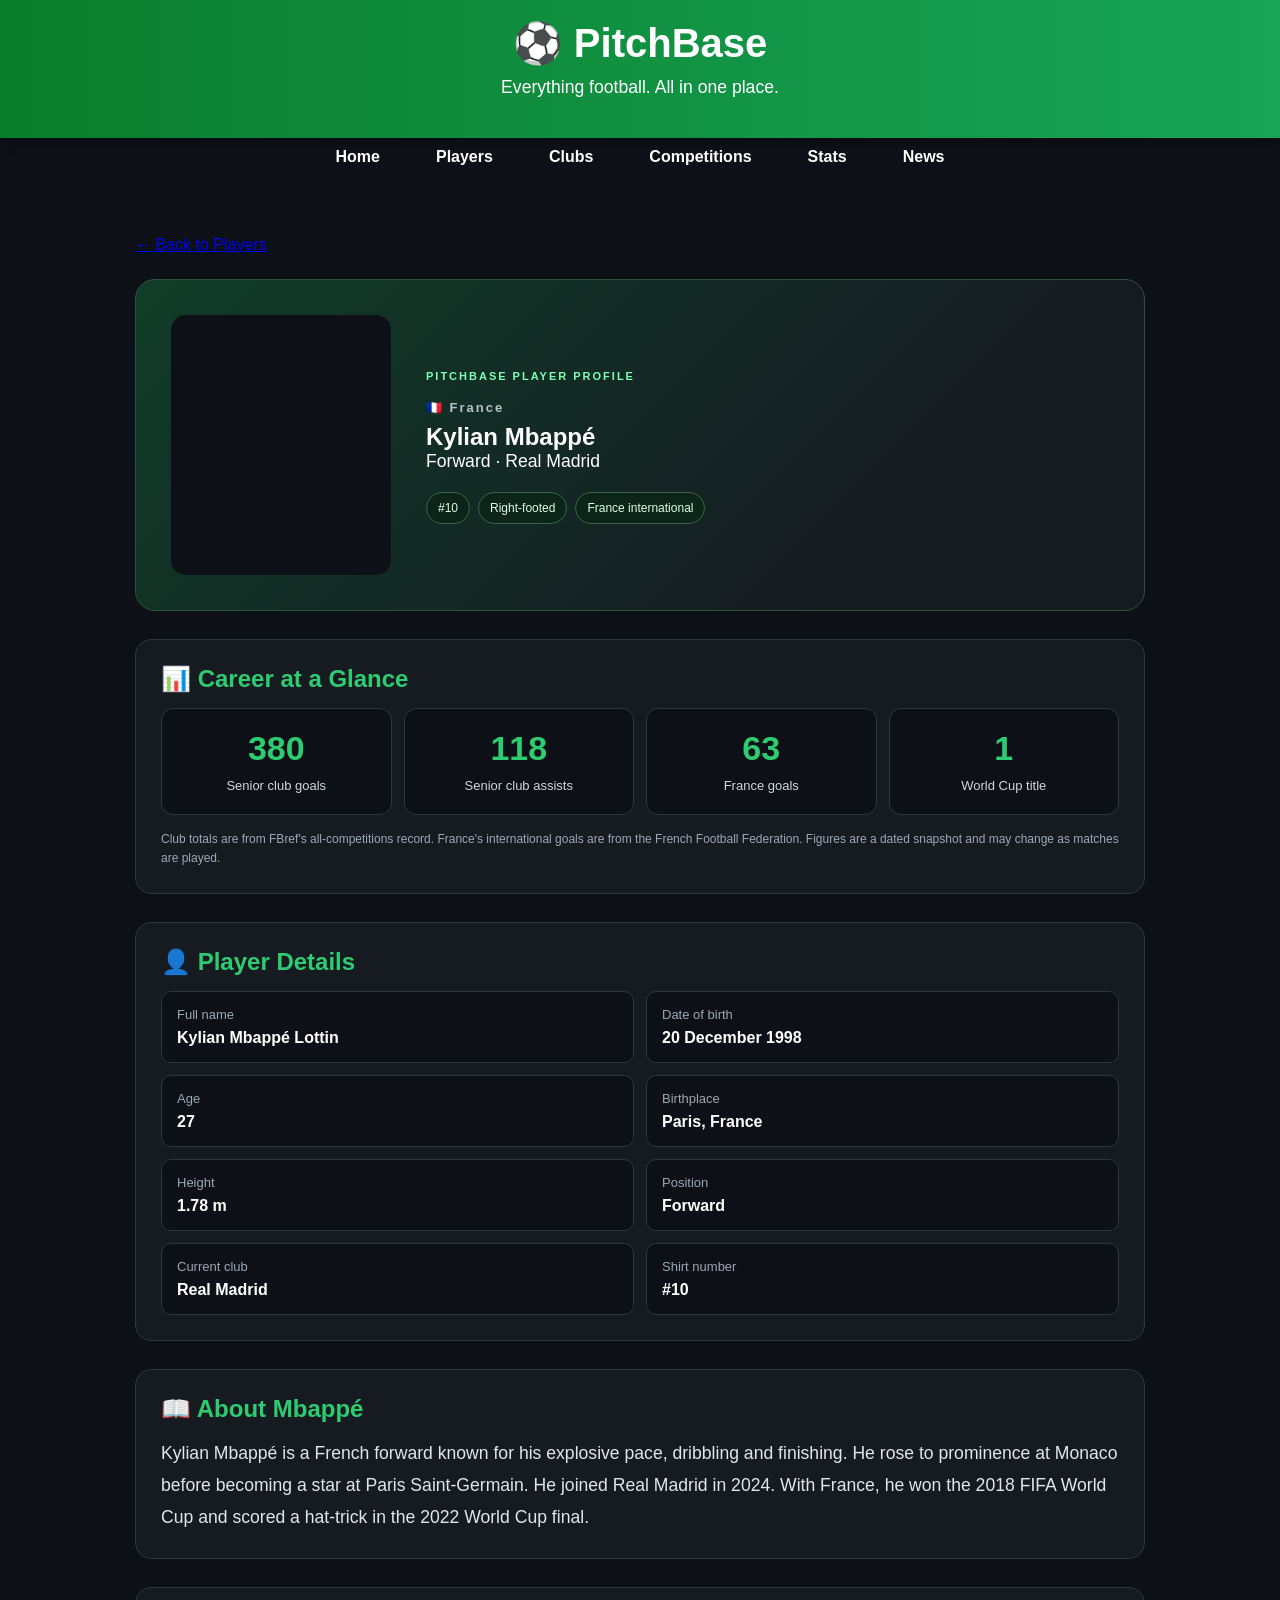
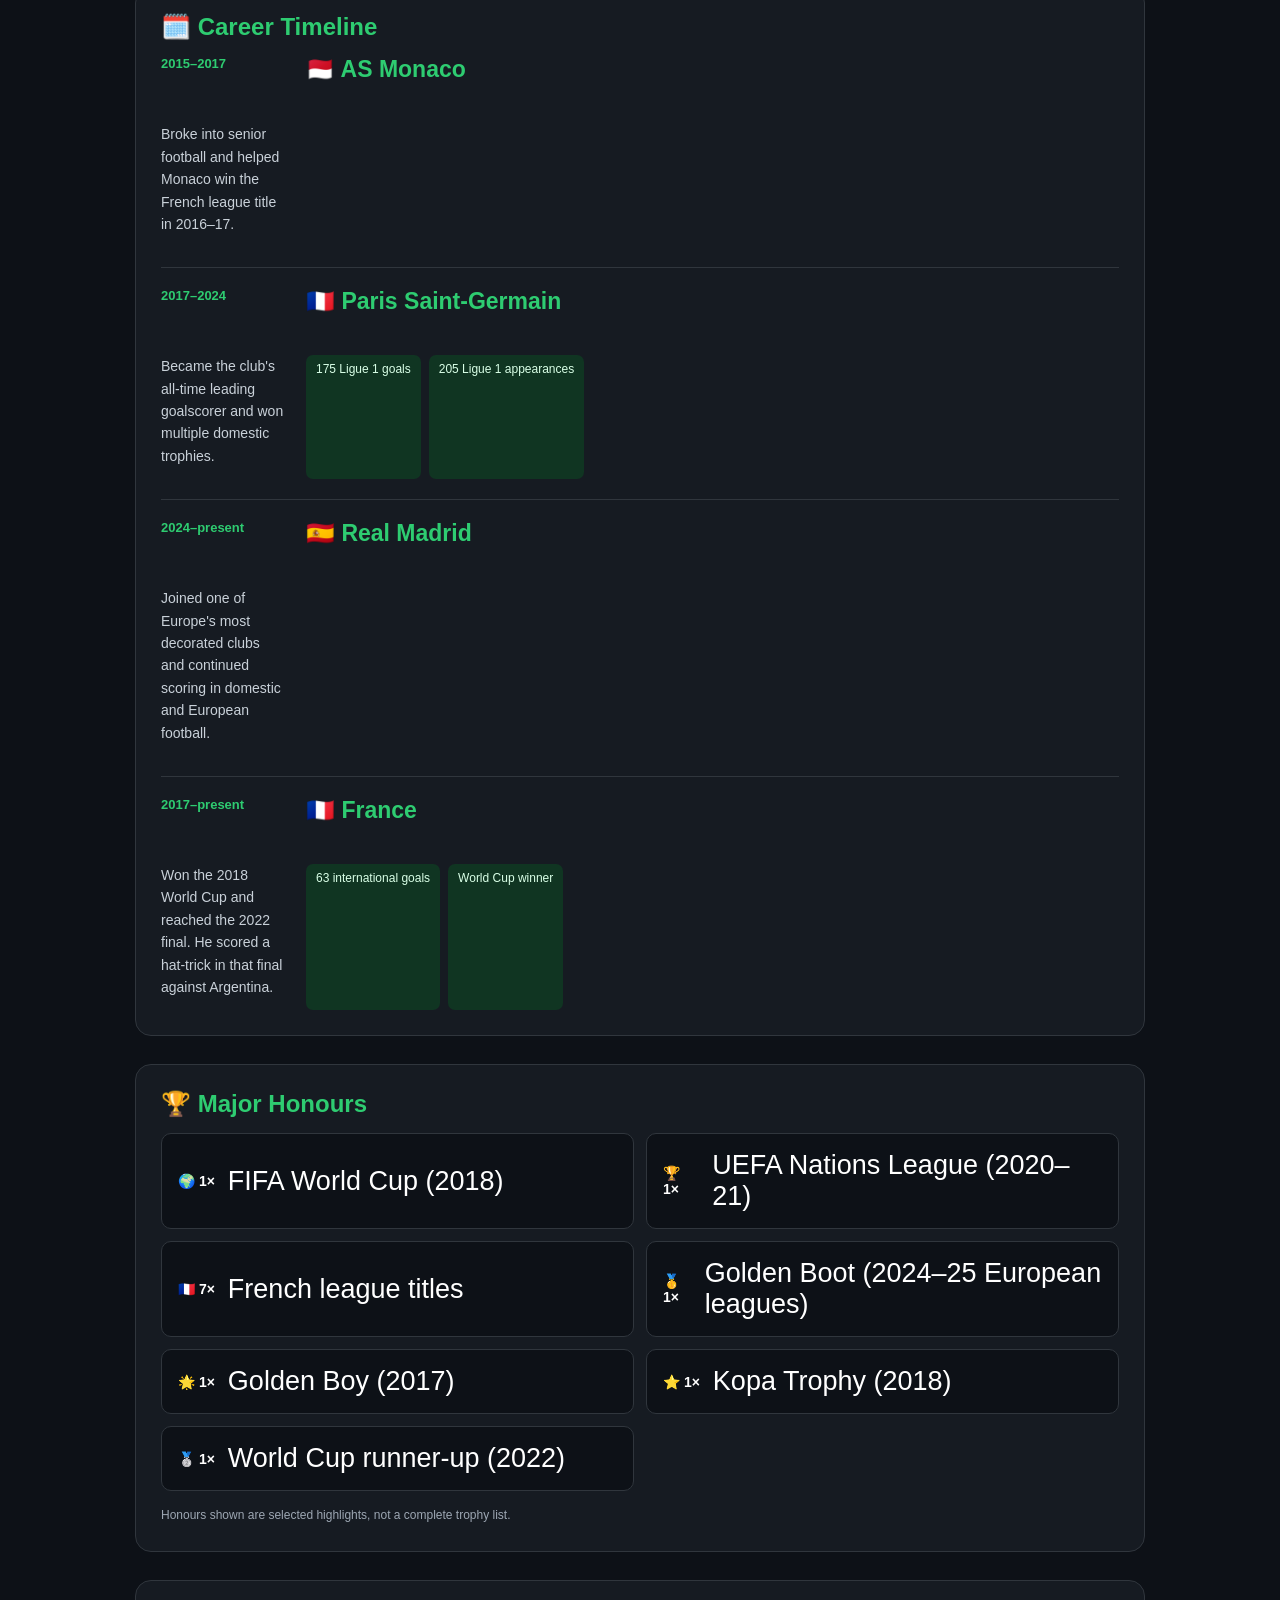
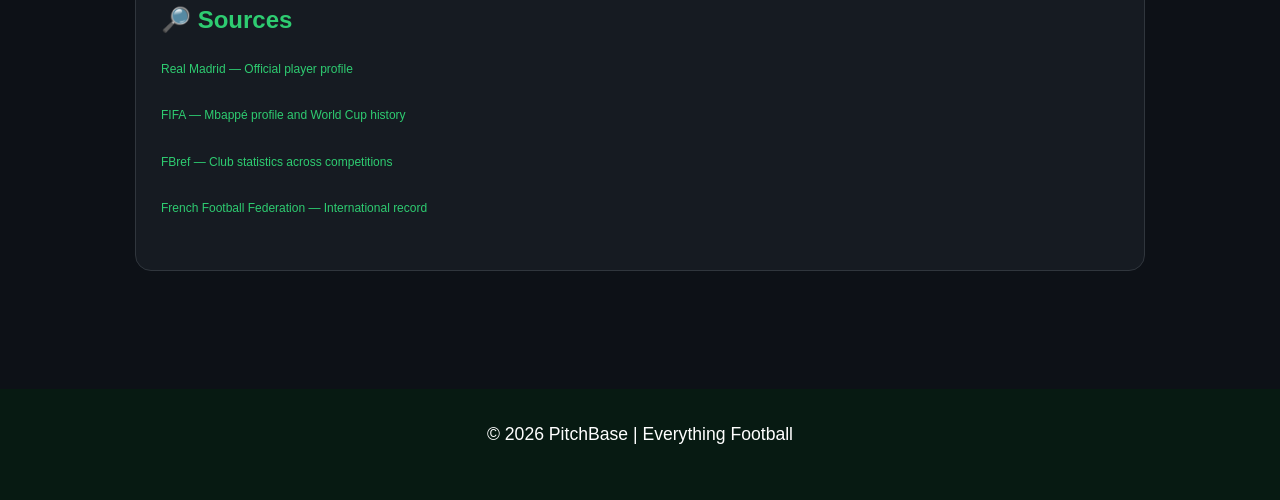
==== mbappe.html @ ca3209f9 "Create mbappe.html" ====
<!DOCTYPE html>
<html lang="en">
<head>
    <meta charset="UTF-8">
    <meta name="viewport" content="width=device-width, initial-scale=1.0">
    <title>Kylian Mbappé | PitchBase</title>
    <link rel="stylesheet" href="style.css">
</head>
<body>

<header>
    <h1>⚽ PitchBase</h1>
    <p>Everything football. All in one place.</p>
</header>

<nav>
    <a href="index.html">Home</a>
    <a href="players.html" class="active">Players</a>
    <a href="clubs.html">Clubs</a>
    <a href="worldcup2026.html">Competitions</a>
    <a href="stats.html">Stats</a>
    <a href="news.html">News</a>
</nav>

<main class="messi-page">

    <a class="back-link" href="players.html">← Back to Players</a>

    <section class="messi-hero">
        <div class="messi-photo-wrap">
            <img
                class="messi-photo"
                src="https://www.realmadrid.com/img/vertical_380px/kylian-mbappe_380x501_20240814045740.jpg"
                alt="Kylian Mbappé, Real Madrid forward"
                onerror="this.style.display='none'">
        </div>

        <div class="messi-hero-info">
            <p class="messi-label">PITCHBASE PLAYER PROFILE</p>
            <p class="messi-country">🇫🇷 France</p>
            <h1>Kylian Mbappé</h1>
            <p>Forward · Real Madrid</p>

            <div class="messi-tags">
                <span>#10</span>
                <span>Right-footed</span>
                <span>France international</span>
            </div>
        </div>
    </section>

    <section class="messi-section">
        <h2>📊 Career at a Glance</h2>

        <div class="messi-stat-grid">
            <div class="messi-stat">
                <strong>380</strong>
                <span>Senior club goals</span>
            </div>
            <div class="messi-stat">
                <strong>118</strong>
                <span>Senior club assists</span>
            </div>
            <div class="messi-stat">
                <strong>63</strong>
                <span>France goals</span>
            </div>
            <div class="messi-stat">
                <strong>1</strong>
                <span>World Cup title</span>
            </div>
        </div>

        <p class="messi-footnote">
            Club totals are from FBref's all-competitions record. France's
            international goals are from the French Football Federation.
            Figures are a dated snapshot and may change as matches are played.
        </p>
    </section>

    <section class="messi-section">
        <h2>👤 Player Details</h2>

        <div class="messi-details-grid">
            <div class="messi-detail">
                <span>Full name</span>
                <strong>Kylian Mbappé Lottin</strong>
            </div>
            <div class="messi-detail">
                <span>Date of birth</span>
                <strong>20 December 1998</strong>
            </div>
            <div class="messi-detail">
                <span>Age</span>
                <strong>27</strong>
            </div>
            <div class="messi-detail">
                <span>Birthplace</span>
                <strong>Paris, France</strong>
            </div>
            <div class="messi-detail">
                <span>Height</span>
                <strong>1.78 m</strong>
            </div>
            <div class="messi-detail">
                <span>Position</span>
                <strong>Forward</strong>
            </div>
            <div class="messi-detail">
                <span>Current club</span>
                <strong>Real Madrid</strong>
            </div>
            <div class="messi-detail">
                <span>Shirt number</span>
                <strong>#10</strong>
            </div>
        </div>
    </section>

    <section class="messi-section">
        <h2>📖 About Mbappé</h2>
        <p class="messi-bio">
            Kylian Mbappé is a French forward known for his explosive pace,
            dribbling and finishing. He rose to prominence at Monaco before
            becoming a star at Paris Saint-Germain. He joined Real Madrid
            in 2024. With France, he won the 2018 FIFA World Cup and scored
            a hat-trick in the 2022 World Cup final.
        </p>
    </section>

    <section class="messi-section">
        <h2>🗓️ Career Timeline</h2>

        <div class="messi-timeline">

            <div class="messi-career-item">
                <span class="messi-years">2015–2017</span>
                <h3>🇲🇨 AS Monaco</h3>
                <p>
                    Broke into senior football and helped Monaco win
                    the French league title in 2016–17.
                </p>
            </div>

            <div class="messi-career-item">
                <span class="messi-years">2017–2024</span>
                <h3>🇫🇷 Paris Saint-Germain</h3>
                <p>
                    Became the club's all-time leading goalscorer and
                    won multiple domestic trophies.
                </p>
                <div class="messi-mini-stats">
                    <span>175 Ligue 1 goals</span>
                    <span>205 Ligue 1 appearances</span>
                </div>
            </div>

            <div class="messi-career-item">
                <span class="messi-years">2024–present</span>
                <h3>🇪🇸 Real Madrid</h3>
                <p>
                    Joined one of Europe's most decorated clubs and
                    continued scoring in domestic and European football.
                </p>
            </div>

            <div class="messi-career-item">
                <span class="messi-years">2017–present</span>
                <h3>🇫🇷 France</h3>
                <p>
                    Won the 2018 World Cup and reached the 2022 final.
                    He scored a hat-trick in that final against Argentina.
                </p>
                <div class="messi-mini-stats">
                    <span>63 international goals</span>
                    <span>World Cup winner</span>
                </div>
            </div>

        </div>
    </section>

    <section class="messi-section">
        <h2>🏆 Major Honours</h2>

        <div class="messi-honours-grid">
            <div class="messi-honour">
                <strong>🌍 1×</strong>
                <span>FIFA World Cup (2018)</span>
            </div>
            <div class="messi-honour">
                <strong>🏆 1×</strong>
                <span>UEFA Nations League (2020–21)</span>
            </div>
            <div class="messi-honour">
                <strong>🇫🇷 7×</strong>
                <span>French league titles</span>
            </div>
            <div class="messi-honour">
                <strong>🥇 1×</strong>
                <span>Golden Boot (2024–25 European leagues)</span>
            </div>
            <div class="messi-honour">
                <strong>🌟 1×</strong>
                <span>Golden Boy (2017)</span>
            </div>
            <div class="messi-honour">
                <strong>⭐ 1×</strong>
                <span>Kopa Trophy (2018)</span>
            </div>
            <div class="messi-honour">
                <strong>🥈 1×</strong>
                <span>World Cup runner-up (2022)</span>
            </div>
        </div>

        <p class="messi-footnote">
            Honours shown are selected highlights, not a complete trophy list.
        </p>
    </section>

    <section class="messi-section">
        <h2>🔎 Sources</h2>

        <p class="messi-source">
            <a href="https://www.realmadrid.com/en-US/football/first-team/players/kylian-mbappe"
               target="_blank" rel="noopener">Real Madrid — Official player profile</a>
        </p>

        <p class="messi-source">
            <a href="https://www.fifa.com/en/articles/kylian-mbappe-france-quotes-records"
               target="_blank" rel="noopener">FIFA — Mbappé profile and World Cup history</a>
        </p>

        <p class="messi-source">
            <a href="https://fbref.com/en/players/42fd9c7f/all_comps/Kylian-Mbappe-Stats---All-Competitions"
               target="_blank" rel="noopener">FBref — Club statistics across competitions</a>
        </p>

        <p class="messi-source">
            <a href="https://www.fff.fr/equipe-nationale/joueur/8566-mbappe-kylian/fiche.html"
               target="_blank" rel="noopener">French Football Federation — International record</a>
        </p>
    </section>

</main>

<footer>
    <p>© 2026 PitchBase | Everything Football</p>
</footer>

</body>
</html>
---- style.css ----
/* Reset */
* {
    margin: 0;
    padding: 0;
    box-sizing: border-box;
}

body {
    font-family: Arial, sans-serif;
    background: #0d1117;
    color: white;
}

/* Header */
header {
    background: linear-gradient(90deg, #0a7d2c, #18a558);
    padding: 20px;
    text-align: center;
    box-shadow: 0 4px 10px rgba(0,0,0,0.4);
}

header h1 {
    font-size: 2.5rem;
    margin-bottom: 10px;
}

/* Navigation */
nav {
    display: flex;
    justify-content: center;
    gap: 20px;
    flex-wrap: wrap;
}

nav a {
    color: white;
    text-decoration: none;
    font-weight: bold;
    padding: 10px 18px;
    border-radius: 8px;
    transition: 0.3s;
}

nav a:hover {
    background: white;
    color: #0a7d2c;
}

/* Main content */
main {
    max-width: 1000px;
    margin: 40px auto;
    padding: 20px;
}

h2 {
    color: #2ecc71;
    margin-bottom: 15px;
}

p {
    font-size: 1.1rem;
    margin-bottom: 20px;
}

/* Button */
button {
    background: #2ecc71;
    color: white;
    border: none;
    padding: 12px 24px;
    font-size: 16px;
    border-radius: 8px;
    cursor: pointer;
    transition: 0.3s;
}

button:hover {
    background: #27ae60;
    transform: scale(1.05);
}
/* ================================
   WORLD CUP 2026
================================ */

.world-cup-hero {
    background: linear-gradient(135deg, #071a12, #0d3825);
    color: white;
    padding: 70px 30px;
    text-align: center;
    border-radius: 0 0 25px 25px;
}

.hero-small {
    color: #7dffb2;
    font-weight: bold;
    letter-spacing: 2px;
}

.world-cup-hero h1 {
    font-size: 50px;
    margin: 10px 0;
}

.world-cup-hero p {
    font-size: 18px;
}


/* CHAMPION */

.world-cup-champion {
    text-align: center;
    background: white;
    margin: 30px auto;
    padding: 30px;
    max-width: 700px;
    border-radius: 20px;
    box-shadow: 0 8px 25px rgba(0,0,0,0.08);
}

.world-cup-champion p:first-child {
    font-size: 13px;
    font-weight: bold;
    letter-spacing: 2px;
    color: #777;
}

.trophy {
    font-size: 55px;
}

.world-cup-champion h2 {
    font-size: 35px;
    margin: 5px;
}

.world-cup-champion span {
    background: #e8f8ee;
    color: #147a3e;
    padding: 6px 12px;
    border-radius: 20px;
    font-size: 13px;
}


/* TABS */

.world-cup-tabs {
    display: flex;
    justify-content: center;
    gap: 10px;
    margin: 30px auto;
    flex-wrap: wrap;
}

.wc-tab {
    border: none;
    padding: 12px 22px;
    border-radius: 25px;
    background: #e9ecef;
    cursor: pointer;
    font-weight: bold;
}

.wc-tab.active {
    background: #137a3f;
    color: white;
}


/* SECTIONS */

.section {
    max-width: 1000px;
    margin: 40px auto;
    padding: 0 20px;
}

.section-title {
    display: flex;
    align-items: center;
    justify-content: space-between;
}

.section-title h2 {
    font-size: 28px;
}




/* MATCH CARDS */

.match-list {
    display: grid;
    gap: 15px;
}

.match-card {
    background: #161b22;
    padding: 20px;
    border-radius: 15px;
    box-shadow: 0 5px 18px rgba(0,0,0,0.07);
}

.round {
    display: block;
    color: #777;
    font-size: 12px;
    font-weight: bold;
    text-transform: uppercase;
    margin-bottom: 12px;
}


.teams {
    display: flex;
    justify-content: space-between;
    align-items: center;
    font-size: 22px;
    color: white;
    gap: 20px;
}


.teams strong {
    font-size: 22px;
}
.match-time {
    color: #777 !important;
    font-size: 13px;
    margin-top: 8px;
}

.teams span {
    font-size: 22px;
    color: white;
}

.final-match {
    font-size: 20px;
}

.extra-time {
    text-align: center;
    color: #777;
    font-size: 13px;
}


/* STATS */

.stats-grid {
    display: grid;
    grid-template-columns: repeat(4, 1fr);
    gap: 15px;
}

.stat {
    background: white;
    padding: 25px;
    text-align: center;
    border-radius: 15px;
}

.stat strong {
    display: block;
    font-size: 32px;
    color: #137a3f;
}

.stat span {
    color: #777;
}


/* FINAL */

.final-card {
    background: linear-gradient(135deg, #071a12, #137a3f);
    color: white;
    padding: 35px;
    border-radius: 20px;
    text-align: center;
}

.final-teams {
    display: flex;
    justify-content: center;
    align-items: center;
    gap: 70px;
    margin: 30px 0;
}

.final-teams div {
    text-align: center;
}

.final-teams span {
    font-size: 45px;
}

.final-teams h3 {
    margin: 5px;
}

.final-teams strong {
    font-size: 40px;
}

.final-teams .vs {
    font-size: 14px;
    opacity: 0.7;
}


/* FOOTER */

footer {
    margin-top: 70px;
    padding: 35px;
    background: #071a12;
    color: white;
    text-align: center;
}


/* MOBILE */

@media (max-width: 700px) {

    .world-cup-hero h1 {
        font-size: 35px;
    }

    .stats-grid {
        grid-template-columns: repeat(2, 1fr);
    }

    .final-teams {
        gap: 25px;
    }

    .teams {
        font-size: 14px;
    }

}

/* CLICKABLE PLAYER NAME LIST */

.player-name-list {
    display: grid;
    gap: 12px;
    max-width: 750px;
    margin: 25px auto;
}

.player-name-link {
    display: flex;
    justify-content: space-between;
    align-items: center;
    padding: 20px;
    background: #161b22;
    color: white;
    text-decoration: none;
    border: 1px solid #30363d;
    border-radius: 12px;
    font-size: 18px;
    font-weight: bold;
    transition: 0.2s;
}

.player-name-link:hover {
    background: #1c3025;
    border-color: #2ecc71;
    transform: translateX(4px);
}

.player-arrow {
    color: #2ecc71;
    font-size: 28px;
}

/* PLAYER PROFILE PAGES */

.player-profile {
    max-width: 850px;
    margin: 30px auto;
    background: #161b22;
    border: 1px solid #30363d;
    border-radius: 16px;
    overflow: hidden;
}

.player-profile-heading {
    display: flex;
    align-items: center;
    gap: 22px;
    padding: 30px;
    background: linear-gradient(135deg, #123d25, #161b22);
    border-bottom: 1px solid #30363d;
}

.player-profile-icon {
    font-size: 65px;
    background: #0d1117;
    border-radius: 50%;
    width: 100px;
    height: 100px;
    display: flex;
    align-items: center;
    justify-content: center;
}

.player-country {
    color: #2ecc71;
    font-size: 12px;
    font-weight: bold;
    letter-spacing: 2px;
    margin-bottom: 8px;
}

.player-profile-heading h2 {
    font-size: 32px;
    margin-bottom: 8px;
}

.player-profile-details {
    padding: 30px;
}

.player-profile-details h3 {
    color: #2ecc71;
    margin: 25px 0 15px;
}

.player-profile-details h3:first-child {
    margin-top: 0;
}

.player-profile-details p {
    line-height: 1.7;
}

.player-info-grid {
    display: grid;
    grid-template-columns: repeat(auto-fit, minmax(150px, 1fr));
    gap: 12px;
    margin-top: 15px;
}

.player-info-box {
    background: #0d1117;
    border: 1px solid #30363d;
    border-radius: 10px;
    padding: 16px;
}

.player-info-box span {
    display: block;
    color: #9da7b3;
    font-size: 13px;
    margin-bottom: 8px;
}

.player-info-box strong {
    color: white;
}

.stats-note {
    color: #9da7b3;
    font-size: 14px;
}

.player-honours {
    padding-left: 22px;
    line-height: 2;
}

main > p a {
    color: #2ecc71;
    text-decoration: none;
}

main > p a:hover {
    text-decoration: underline;
}

@media (max-width: 500px) {
    .player-profile-heading {
        padding: 20px;
        gap: 15px;
    }

    .player-profile-icon {
        width: 70px;
        height: 70px;
        font-size: 45px;
    }

    .player-profile-heading h2 {
        font-size: 25px;
    }

    .player-profile-details {
        padding: 20px;
    }
}


/* WORLD CUP CARD VISIBILITY FIX */

.world-cup-page .match-card,
.world-cup-page .match-card * {
    color: white !important;
}

.world-cup-page .match-card {
    background: #161b22 !important;
    border: 1px solid #30363d;
}

.world-cup-page .match-card .round,
.world-cup-page .match-card .match-time,
.world-cup-page .match-card .extra-time {
    color: #b8c2cc !important;
}

/* FIX WORLD CUP MATCH CARDS */

.match-card {
    background-color: #161b22 !important;
    color: #ffffff !important;
}

.match-card .teams,
.match-card .teams span,
.match-card .teams strong {
    color: #ffffff !important;
}

.match-card .round {
    color: #b8c2cc !important;
}

.match-card .match-time {
    color: #b8c2cc !important;
}

/* PITCHBASE MESSI PROFILE UPGRADE */

.messi-page {
    max-width: 1050px;
}

.messi-hero {
    display: flex;
    align-items: center;
    gap: 35px;
    padding: 35px;
    margin: 25px 0;
    background: linear-gradient(135deg, #103d28, #161b22 75%);
    border: 1px solid #28543b;
    border-radius: 20px;
    overflow: hidden;
}

.messi-photo-wrap {
    flex: 0 0 220px;
    width: 220px;
    height: 260px;
    border-radius: 15px;
    overflow: hidden;
    background: #0d1117;
}

.messi-photo {
    display: block;
    width: 100%;
    height: 100%;
    object-fit: cover;
    object-position: center top;
}

.messi-hero-info {
    min-width: 0;
}

.messi-label {
    display: inline-block;
    color: #7dffb2;
    font-size: 11px;
    font-weight: bold;
    letter-spacing: 2px;
    margin-bottom: 18px;
}

.messi-country {
    color: #b8c2cc;
    font-size: 13px;
    font-weight: bold;
    letter-spacing: 2px;
    margin-bottom: 8px;
}

.messi-hero-info h2 {
    color: white;
    font-size: clamp(30px, 5vw, 48px);
    margin-bottom: 10px;
}

.messi-subtitle {
    color: #d5ded8;
}

.messi-tags {
    display: flex;
    flex-wrap: wrap;
    gap: 8px;
    margin-top: 20px;
}

.messi-tags span {
    padding: 8px 11px;
    border: 1px solid #356447;
    background: #0d2519;
    color: #d9ffe7;
    border-radius: 20px;
    font-size: 12px;
}

.messi-section {
    margin: 28px 0;
    padding: 25px;
    background: #161b22;
    border: 1px solid #30363d;
    border-radius: 16px;
}

.messi-section h3 {
    color: #2ecc71;
    font-size: 23px;
    margin-bottom: 20px;
}

.messi-stat-grid {
    display: grid;
    grid-template-columns: repeat(4, minmax(0, 1fr));
    gap: 12px;
}

.messi-stat {
    min-width: 0;
    padding: 20px 12px;
    text-align: center;
    background: #0d1117;
    border: 1px solid #30363d;
    border-radius: 12px;
}

.messi-stat strong {
    display: block;
    color: #2ecc71;
    font-size: clamp(24px, 4vw, 34px);
    margin-bottom: 8px;
}

.messi-stat span {
    color: #d0d7de;
    font-size: 13px;
}

.messi-footnote {
    color: #9da7b3;
    font-size: 12px;
    line-height: 1.6;
    margin-top: 15px;
    margin-bottom: 0;
}

.messi-details-grid {
    display: grid;
    grid-template-columns: repeat(2, minmax(0, 1fr));
    gap: 12px;
}

.messi-detail {
    padding: 15px;
    background: #0d1117;
    border: 1px solid #30363d;
    border-radius: 10px;
    min-width: 0;
}

.messi-detail span {
    display: block;
    color: #9da7b3;
    font-size: 13px;
    margin-bottom: 7px;
}

.messi-detail strong {
    color: white;
    overflow-wrap: anywhere;
}

.messi-bio {
    color: #e0e6ec;
    line-height: 1.8;
    margin-bottom: 0;
}

.messi-timeline {
    display: grid;
    gap: 0;
}

.messi-career-item {
    display: grid;
    grid-template-columns: 125px minmax(0, 1fr);
    gap: 20px;
    padding: 20px 0;
    border-bottom: 1px solid #30363d;
}

.messi-career-item:first-child {
    padding-top: 0;
}

.messi-career-item:last-child {
    border-bottom: none;
    padding-bottom: 0;
}

.messi-years {
    color: #2ecc71;
    font-size: 13px;
    font-weight: bold;
}

.messi-career-item h4 {
    color: white;
    font-size: 18px;
    margin-bottom: 8px;
}

.messi-career-item p {
    color: #c9d1d9;
    font-size: 14px;
    line-height: 1.6;
    margin-bottom: 12px;
}

.messi-mini-stats {
    display: flex;
    flex-wrap: wrap;
    gap: 8px;
}

.messi-mini-stats span {
    padding: 7px 10px;
    color: #d9ffe7;
    background: #103522;
    border-radius: 7px;
    font-size: 12px;
}

.messi-honours-grid {
    display: grid;
    grid-template-columns: repeat(2, minmax(0, 1fr));
    gap: 12px;
}

.messi-honour {
    display: flex;
    align-items: center;
    gap: 13px;
    padding: 16px;
    background: #0d1117;
    border: 1px solid #30363d;
    border-radius: 10px;
}

.messi-honour > span {
    font-size: 27px;
}

.messi-honour strong {
    color: white;
    font-size: 14px;
}

.messi-honour p {
    color: #9da7b3;
    font-size: 12px;
    margin: 6px 0 0;
}

.messi-source {
    color: #9da7b3;
    font-size: 12px;
    line-height: 1.8;
    margin: 25px 0;
}

.messi-source a,
.back-link a {
    color: #2ecc71;
    text-decoration: none;
}

.messi-source a:hover,
.back-link a:hover {
    text-decoration: underline;
}

.back-link {
    margin-bottom: 15px;
}

/* MOBILE PLAYER PROFILE */

@media (max-width: 650px) {
    .messi-hero {
        flex-direction: column;
        align-items: flex-start;
        padding: 20px;
        gap: 22px;
    }

    .messi-photo-wrap {
        width: 100%;
        height: 260px;
        flex-basis: auto;
    }

    .messi-stat-grid {
        grid-template-columns: repeat(2, minmax(0, 1fr));
    }

    .messi-section {
        padding: 18px;
    }

    .messi-career-item {
        grid-template-columns: 1fr;
        gap: 10px;
    }

    .messi-honours-grid {
        grid-template-columns: 1fr;
    }
}
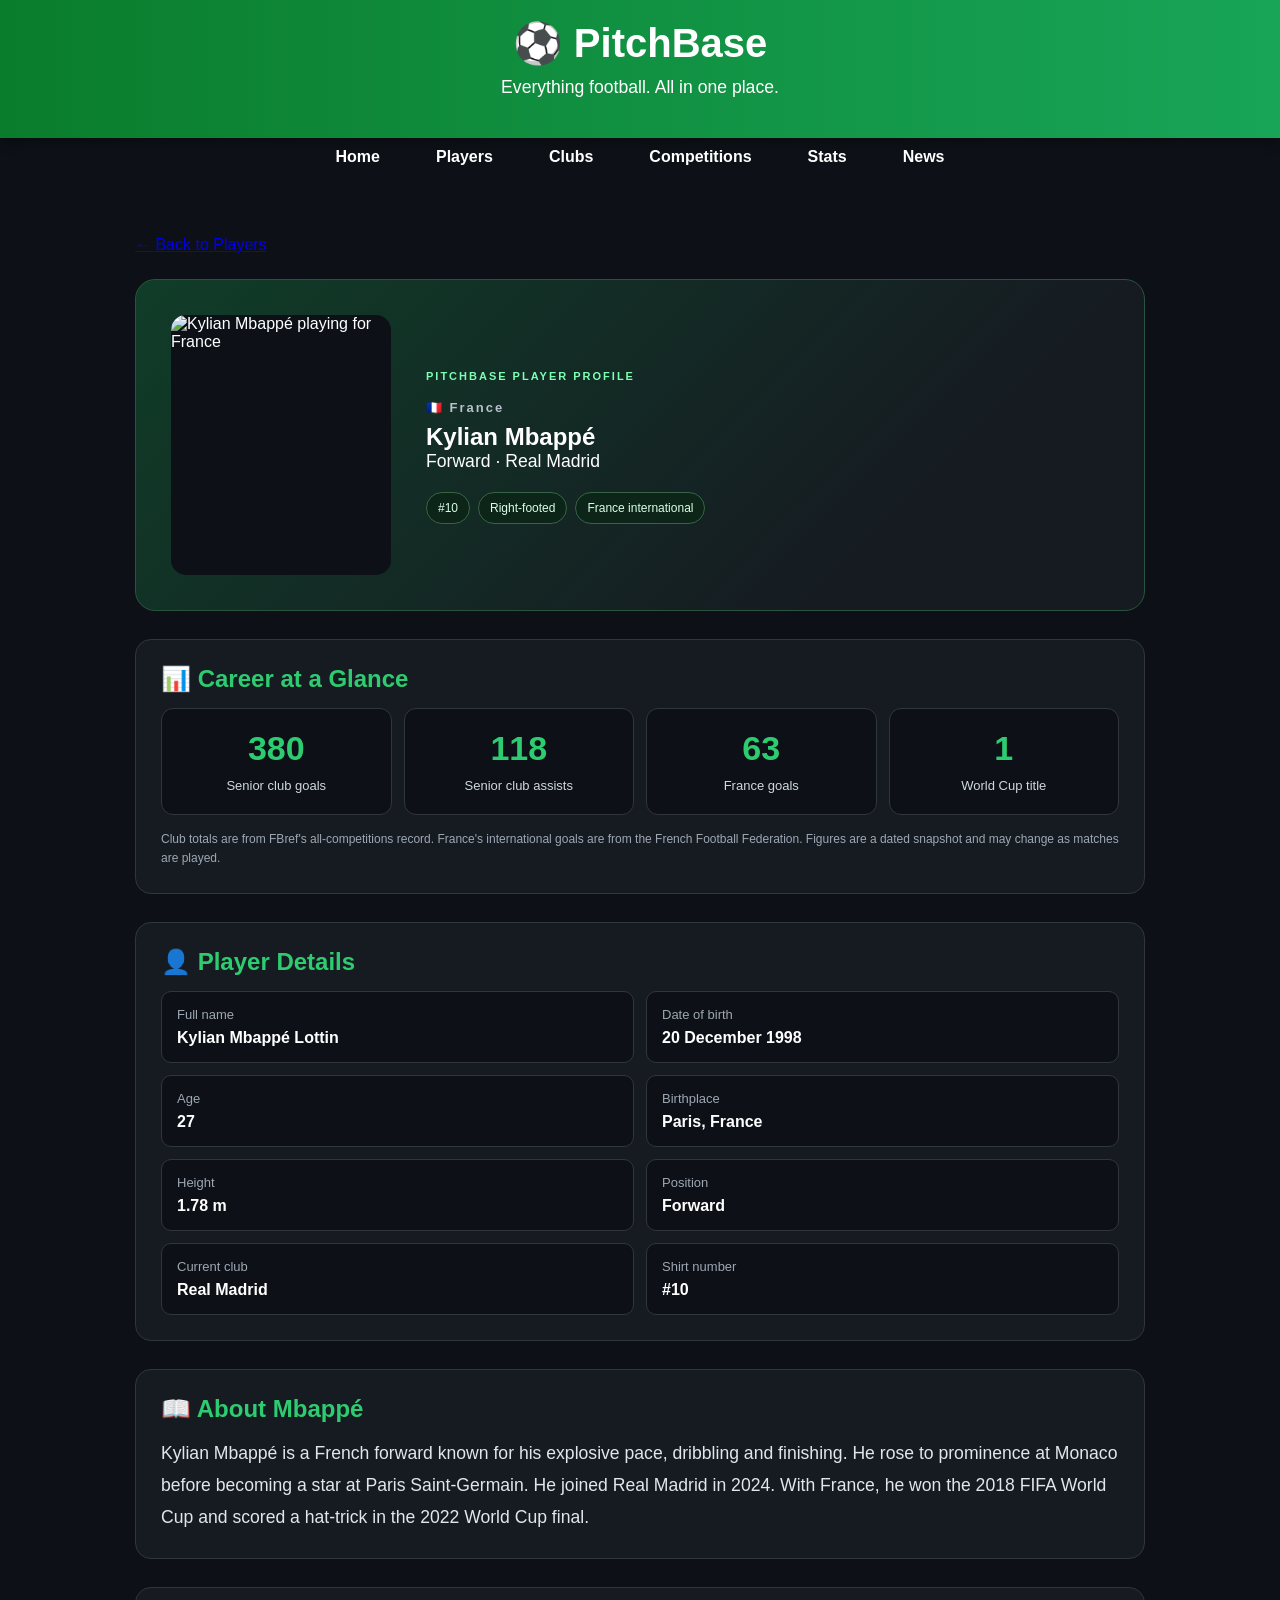
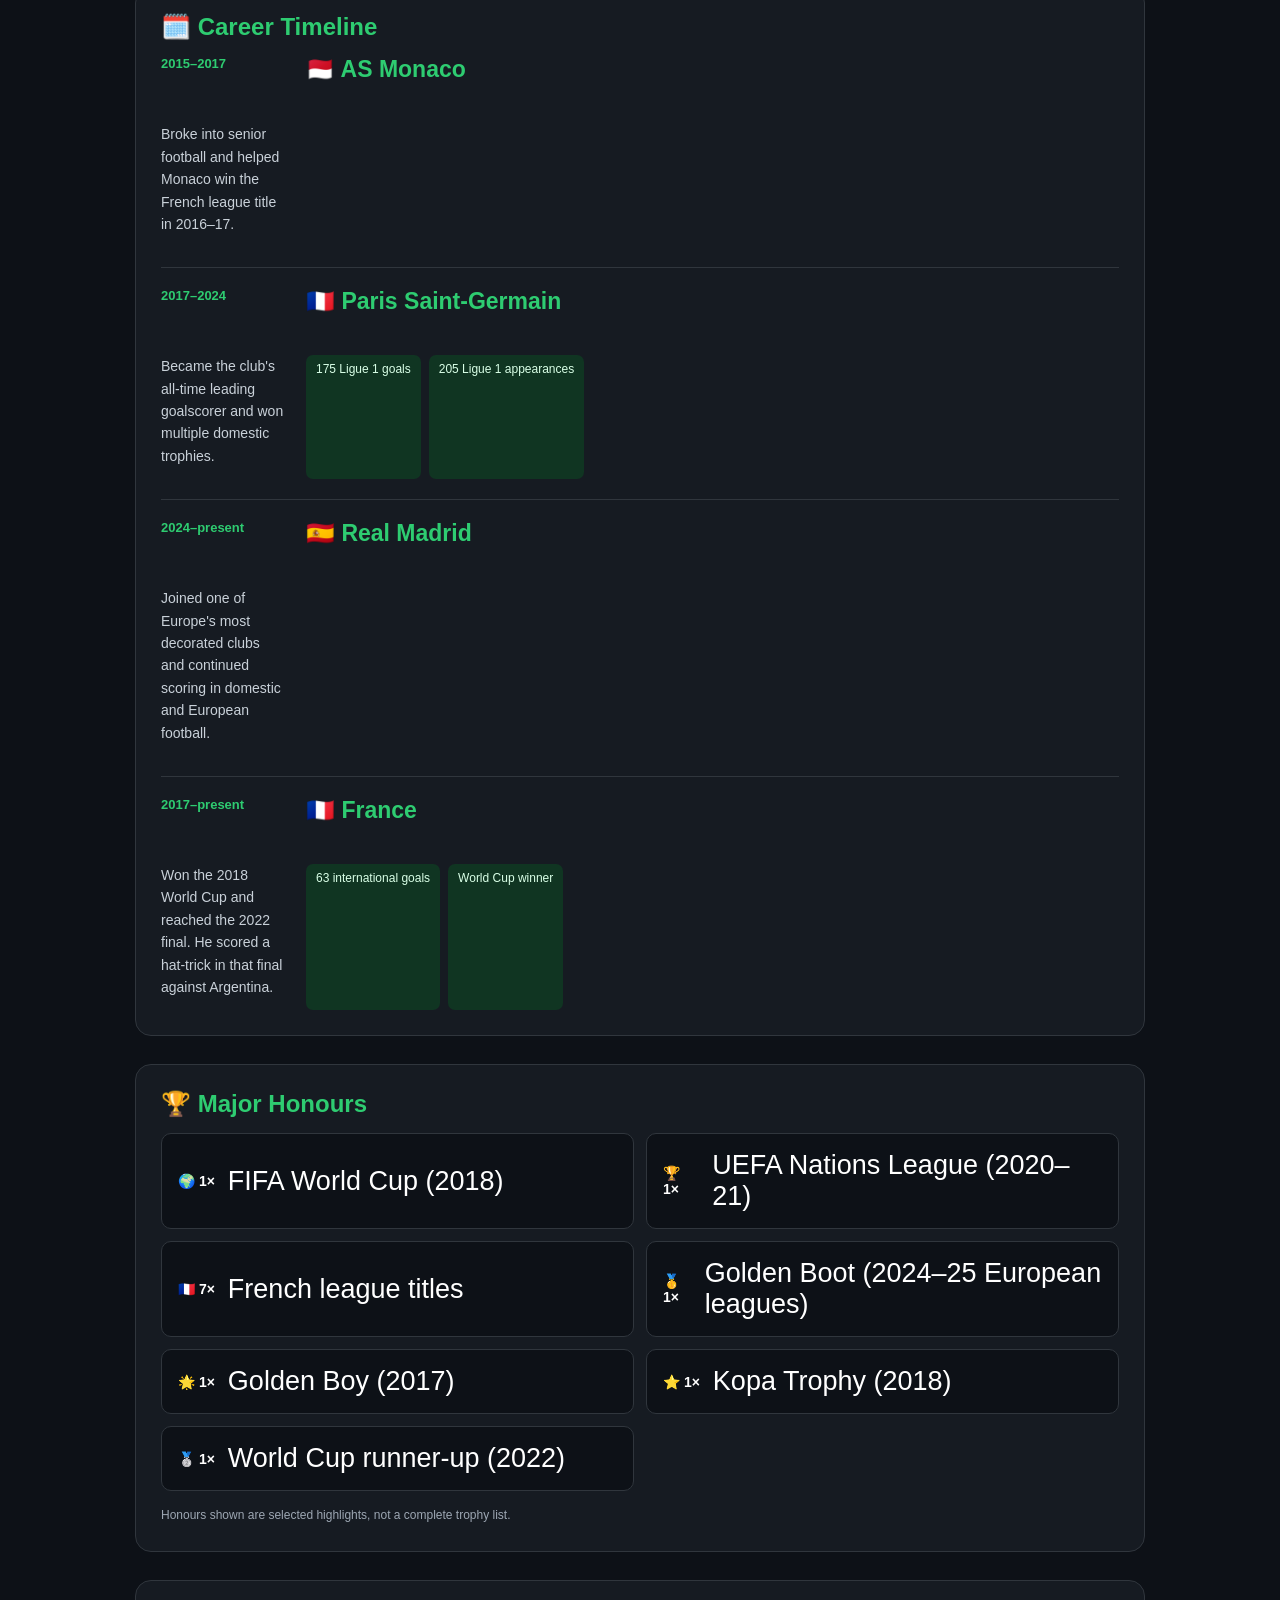
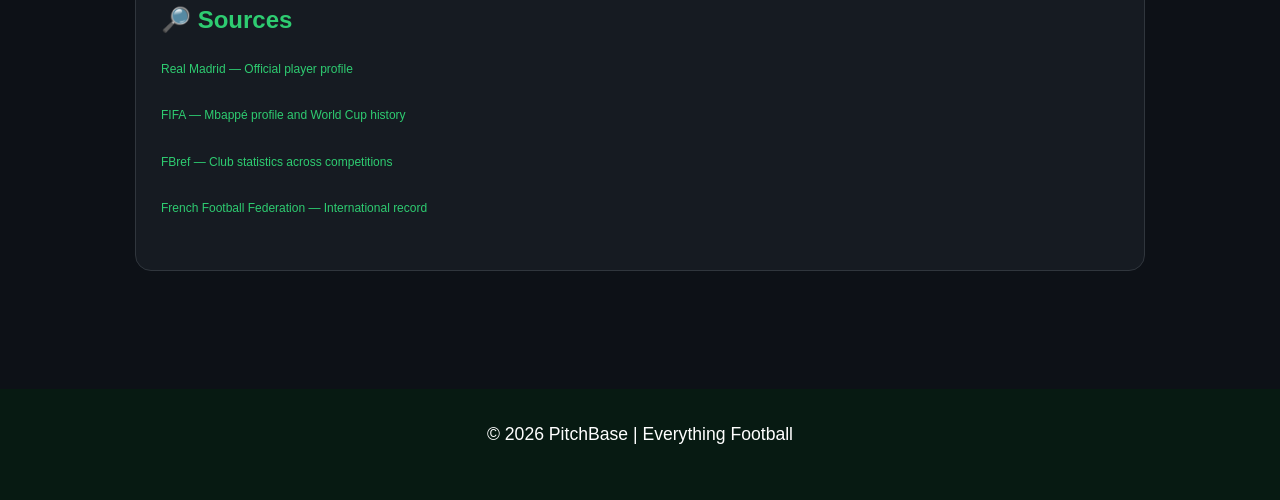
==== commit b79efa25: "Update mbappe.html" ====
--- a/mbappe.html
+++ b/mbappe.html
@@ -29,11 +29,12 @@
 
     <section class="messi-hero">
         <div class="messi-photo-wrap">
-            <img
-                class="messi-photo"
-                src="https://www.realmadrid.com/img/vertical_380px/kylian-mbappe_380x501_20240814045740.jpg"
-                alt="Kylian Mbappé, Real Madrid forward"
-                onerror="this.style.display='none'">
+               
+<img
+    class="messi-photo"
+    src="https://commons.wikimedia.org/wiki/Special:Redirect/file/Kylian_Mbappe_-_France_v_Senegal_-_16_June_2026.jpg"
+    alt="Kylian Mbappé playing for France">
+
         </div>
 
         <div class="messi-hero-info">
